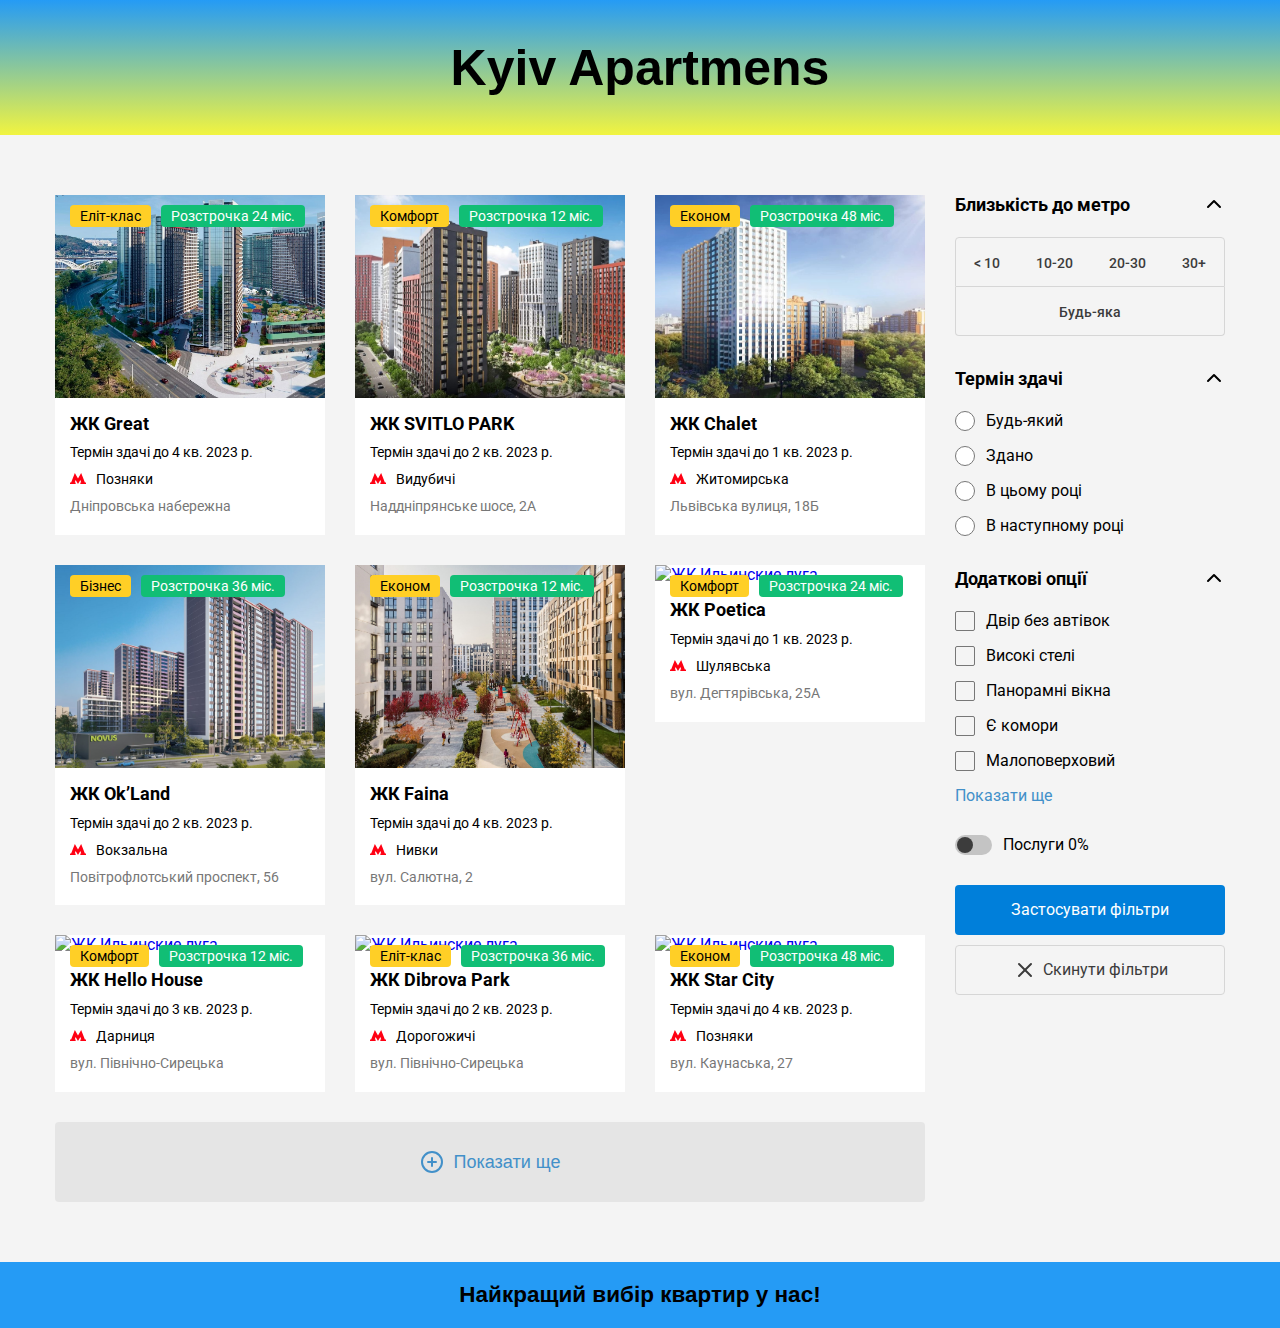
==== index.html @ d197559e "Додав фото до картки kvartal" ====
<!DOCTYPE html>
<html lang="en">
<head>
    <meta charset="UTF-8">
    <meta name="viewport" content="width=device-width, initial-scale=1.0">
    <title>Kyiv Apartmens</title>
    <link rel="stylesheet" href="./css/main.css">
    <link href="https://fonts.googleapis.com/css2?family=Roboto:wght@400;500;700&display=swap" rel="stylesheet">
</head>
<body>

    <div class="toggle-sidebar">
        <button class="menu-icon-wrapper">
            <div class="menu-icon"></div>
        </button>
    </div>

    <div class="header-block">
        <h1>Kyiv Apartmens</h1>
    </div>
    <div class="container">
        <div class="row">
            <main class="main cards-holder">
                <!-- Card -->
                <a class="card-link"  href="cards/great/great.html">
                    <div class="card">
                        <div class="card__badges">
                            <div class="card__badge card__badge--class">Еліт-клас</div>
                            <div class="card__badge card__badge--credit">Розстрочка 24 міс.</div>
                        </div>
                        <div class="card__img">
                            <img class="card__img-size" src="./img/cards/great.jpg" alt="ЖК Ильинские луга">
                        </div>
                        <div class="card__content">
                            <h4 class="card__title">ЖК Great</h4>
                            <div class="card__term">Термін здачі до 4 кв. 2023 р.</div>
                            <div class="card__metro">Позняки</div>
                            <div class="card__address">Дніпровська набережна</div>
                        </div>
                    </div>
                </a>
                <!-- // Card -->
                <!-- Card -->
                <a class="card-link"  href="cards/svitlo/svitlo.html">
                    <div class="card">
                        <div class="card__badges">
                            <div class="card__badge card__badge--class">Комфорт</div>
                            <div class="card__badge card__badge--credit">Розстрочка 12 міс.</div>
                        </div>
                        <div class="card__img">
                            <img class="card__img-size" src="./img/cards/svitlo.jpg" alt="ЖК Ильинские луга">
                        </div>
                        <div class="card__content">
                            <h4 class="card__title">ЖК SVITLO PARK</h4>
                            <div class="card__term">Термін здачі до 2 кв. 2023 р.</div>
                            <div class="card__metro">Видубичі</div>
                            <div class="card__address">Наддніпрянське шосе, 2А</div>
                        </div>
                    </div>
                </a>
                <!-- // Card -->
                <!-- Card -->
                <a class="card-link"  href="/cards/chalet/chalet.html">
                    <div class="card">
                        <div class="card__badges">
                            <div class="card__badge card__badge--class">Економ</div>
                            <div class="card__badge card__badge--credit">Розстрочка 48 міс.</div>
                        </div>
                        <div class="card__img">
                            <img class="card__img-size" src="./img/cards/сhalet.jpg" alt="ЖК Ильинские луга">
                        </div>
                        <div class="card__content">
                            <h4 class="card__title">ЖК Chalet</h4>
                            <div class="card__term">Термін здачі до 1 кв. 2023 р.</div>
                            <div class="card__metro">Житомирська</div>
                            <div class="card__address">Львівська вулиця, 18Б</div>
                        </div>
                    </div>
                </a>
                <!-- // Card -->
                <!-- Card -->
                <a class="card-link"  href="/cards/okland/okland.html">
                    <div class="card">
                        <div class="card__badges">
                            <div class="card__badge card__badge--class">Бізнес</div>
                            <div class="card__badge card__badge--credit">Розстрочка 36 міс.</div>
                        </div>
                        <div class="card__img">
                            <img class="card__img-size" src="./img/cards/okland.jpg" alt="ЖК Ильинские луга">
                        </div>
                        <div class="card__content">
                            <h4 class="card__title">ЖК Ok’Land</h4>
                            <div class="card__term">Термін здачі до 2 кв. 2023 р.</div>
                            <div class="card__metro">Вокзальна</div>
                            <div class="card__address">Повітрофлотський проспект, 56</div>
                        </div>
                    </div>
                </a>
                <!-- // Card -->
                <!-- Card -->
                <a class="card-link"  href="/cards/faina/faina.html">
                    <div class="card">
                        <div class="card__badges">
                            <div class="card__badge card__badge--class">Економ</div>
                            <div class="card__badge card__badge--credit">Розстрочка 12 міс.</div>
                        </div>
                        <div class="card__img">
                            <img class="card__img-size" src="./img/cards/faina.jpg" alt="ЖК Ильинские луга">
                        </div>
                        <div class="card__content">
                            <h4 class="card__title">ЖК Faina</h4>
                            <div class="card__term">Термін здачі до 4 кв. 2023 р.</div>
                            <div class="card__metro">Нивки</div>
                            <div class="card__address">вул. Салютна, 2</div>
                        </div>
                    </div>
                </a>
                <!-- // Card -->
                <!-- Card -->
                <a class="card-link"  href="/cards/poetica/poetica.html">
                    <div class="card">
                        <div class="card__badges">
                            <div class="card__badge card__badge--class">Комфорт</div>
                            <div class="card__badge card__badge--credit">Розстрочка 24 міс.</div>
                        </div>
                        <div class="card__img">
                            <img class="card__img-size" src="./img/cards/poetica.jpg" alt="ЖК Ильинские луга">
                        </div>
                        <div class="card__content">
                            <h4 class="card__title">ЖК Poetica</h4>
                            <div class="card__term">Термін здачі до 1 кв. 2023 р.</div>
                            <div class="card__metro">Шулявська</div>
                            <div class="card__address">вул. Дегтярівська, 25А</div>
                        </div>
                    </div>
                </a>
                <!-- // Card -->
                <!-- Card -->
                <a class="card-link"  href="/cards/hello/hello.html">
                    <div class="card">
                        <div class="card__badges">
                            <div class="card__badge card__badge--class">Комфорт</div>
                            <div class="card__badge card__badge--credit">Розстрочка 12 міс.</div>
                        </div>
                        <div class="card__img">
                            <img class="card__img-size" src="./img/cards/hello.jpg" alt="ЖК Ильинские луга">
                        </div>
                        <div class="card__content">
                            <h4 class="card__title">ЖК Hello House</h4>
                            <div class="card__term">Термін здачі до 3 кв. 2023 р.</div>
                            <div class="card__metro">Дарниця</div>
                            <div class="card__address">вул. Північно-Сирецька</div>
                        </div>
                    </div>
                </a>
                <!-- // Card -->
                <!-- Card -->
                <a class="card-link"  href="/cards/dibrova/dibrova.html">
                    <div class="card">
                        <div class="card__badges">
                            <div class="card__badge card__badge--class">Еліт-клас</div>
                            <div class="card__badge card__badge--credit">Розстрочка 36 міс.</div>
                        </div>
                        <div class="card__img">
                            <img class="card__img-size" src="./img/cards/dibrova.jpg" alt="ЖК Ильинские луга">
                        </div>
                        <div class="card__content">
                            <h4 class="card__title">ЖК Dibrova Park</h4>
                            <div class="card__term">Термін здачі до 2 кв. 2023 р.</div>
                            <div class="card__metro">Дорогожичі</div>
                            <div class="card__address">вул. Північно-Сирецька</div>
                        </div>
                    </div>
                </a>
                <!-- // Card -->
                <!-- Card -->
                <a class="card-link"  href="/cards/star/star.html">
                    <div class="card">
                        <div class="card__badges">
                            <div class="card__badge card__badge--class">Економ</div>
                            <div class="card__badge card__badge--credit">Розстрочка 48 міс.</div>
                        </div>
                        <div class="card__img">
                            <img class="card__img-size" src="./img/cards/star.jpg" alt="ЖК Ильинские луга">
                        </div>
                        <div class="card__content">
                            <h4 class="card__title">ЖК Star City</h4>
                            <div class="card__term">Термін здачі до 4 кв. 2023 р.</div>
                            <div class="card__metro">Позняки</div>
                            <div class="card__address">вул. Каунаська, 27</div>
                        </div>
                    </div>
                </a>
                <!-- // Card -->

                <!-- Hidden cards -->

                    <!-- Card -->
                    <a class="card-link card-link--hidden"  href="/cards/manhattan/manhattan.html">
                        <div class="card">
                            <div class="card__badges">
                                <div class="card__badge card__badge--class">Бізнес</div>
                                <div class="card__badge card__badge--credit">Розстрочка 12 міс.</div>
                            </div>
                            <div class="card__img">
                                <img class="card__img-size" src="./img/cards/manhattan.jpg" alt="ЖК Ильинские луга">
                            </div>
                            <div class="card__content">
                                <h4 class="card__title">ЖК Manhattan City</h4>
                                <div class="card__term">Термін здачі до 4 кв. 2023 р.</div>
                                <div class="card__metro">Лук'янівська</div>
                                <div class="card__address">пр. Перемоги, вул. Борщагівська</div>
                            </div>
                        </div>
                    </a>
                    <!-- // Card -->
                    <!-- Card -->
                    <a class="card-link card-link--hidden"  href="/cards/kvartal/kvartal.html">
                        <div class="card">
                            <div class="card__badges">
                                <div class="card__badge card__badge--class">Еліт-клас</div>
                                <div class="card__badge card__badge--credit">Розстрочка 48 міс.</div>
                            </div>
                            <div class="card__img">
                                <img class="card__img-size" src="./img/cards/kvartal.jpg" alt="ЖК Ильинские луга">
                            </div>
                            <div class="card__content">
                                <h4 class="card__title">ЖК 7 KVARTAL</h4>
                                <div class="card__term">Термін здачі до 3 кв. 2023 р.</div>
                                <div class="card__metro">Сирець</div>
                                <div class="card__address">пр. Правди</div>
                            </div>
                        </div>
                    </a>
                    <!-- // Card -->
                    <!-- Card -->
                    <a class="card-link card-link--hidden"  href="#">
                        <div class="card">
                            <div class="card__badges">
                                <div class="card__badge card__badge--class">Комфорт</div>
                                <div class="card__badge card__badge--credit">Розстрочка 12 міс.</div>
                            </div>
                            <div class="card__img">
                                <img class="card__img-size" src="./img/cards/lake.jpg" alt="ЖК Ильинские луга">
                            </div>
                            <div class="card__content">
                                <h4 class="card__title">ЖК LAKE HOUSE</h4>
                                <div class="card__term">Термін здачі до 2 кв. 2023 р.</div>
                                <div class="card__metro">Оболонь</div>
                                <div class="card__address">вул. Маршала Малиновського, 2а</div>
                            </div>
                        </div>
                    </a>
                    <!-- // Card -->

                <!-- // Hidden cards -->

                <button class="btn-more">
                    <img src="./img/icons/plus-circle.svg" alt="Show more icon">
                    <span>Показати ще</span>
                </button>
            </main>
            <aside class="sidebar">

                <form>

                    <!-- Widget -->
                    <div class="widget">
                        <div class="widget__title">
                            Близькість до метро
                        </div>
                        <div class="widget__body">

                            <!-- location -->
                            <div class="location">
                                <div class="location__row">

                                    <input type="checkbox" data-location-param id="location-01" class="location__checkbox">
                                    <label class="location__btn" for="location-01">&lt; 10</label>

                                    <input type="checkbox" data-location-param id="location-02" class="location__checkbox">
                                    <label class="location__btn" for="location-02">10-20</label>

                                    <input type="checkbox" data-location-param id="location-03" class="location__checkbox">
                                    <label class="location__btn" for="location-03">20-30</label>

                                    <input type="checkbox" data-location-param id="location-04" class="location__checkbox">
                                    <label class="location__btn" for="location-04">30+</label>
                                </div>
                                <div class="location__row">
                                    <input type="checkbox" id="location-05" class="location__checkbox">
                                    <label class="location__btn" for="location-05">Будь-яка</label>
                                </div>
                            </div>
                            <!-- // location -->

                        </div>
                    </div>
                    <!-- // Widget -->

                    <!-- Widget -->
                    <div class="widget">
                        <div class="widget__title">
                            Термін здачі
                        </div>
                        <div class="widget__body">

                            <label class="radio">
                                <input type="radio" class="radio__real" name="term">
                                <span class="radio__fake"></span>
                                <span class="radio__title">Будь-який</span>
                            </label>

                            <label class="radio">
                                <input type="radio" class="radio__real" name="term">
                                <span class="radio__fake"></span>
                                <span class="radio__title">Здано</span>
                            </label>

                            <label class="radio">
                                <input type="radio" class="radio__real" name="term">
                                <span class="radio__fake"></span>
                                <span class="radio__title">В цьому році</span>
                            </label>

                            <label class="radio">
                                <input type="radio" class="radio__real" name="term">
                                <span class="radio__fake"></span>
                                <span class="radio__title">В наступному році</span>
                            </label>

                        </div>
                    </div>
                    <!-- // Widget -->

                    <!-- Widget -->
                    <div class="widget">
                        <div class="widget__title">
                            Додаткові опції
                        </div>
                        <div class="widget__body">

                            <label class="checkbox">
                                <input type="checkbox" class="checkbox__real" name="value-01">
                                <span class="checkbox__fake"></span>
                                <span class="checkbox__title">Двір без автівок</span>
                            </label>
                            <label class="checkbox">
                                <input type="checkbox" class="checkbox__real" name="value-02">
                                <span class="checkbox__fake"></span>
                                <span class="checkbox__title">Високі стелі</span>
                            </label>
                            <label class="checkbox">
                                <input type="checkbox" class="checkbox__real" name="value-03">
                                <span class="checkbox__fake"></span>
                                <span class="checkbox__title">Панорамні вікна</span>
                            </label>
                            <label class="checkbox">
                                <input type="checkbox" class="checkbox__real" name="value-04">
                                <span class="checkbox__fake"></span>
                                <span class="checkbox__title">Є комори</span>
                            </label>
                            <label class="checkbox">
                                <input type="checkbox" class="checkbox__real" name="value-05">
                                <span class="checkbox__fake"></span>
                                <span class="checkbox__title">Малоповерховий</span>
                            </label>


                            <label class="checkbox checkbox--hidden">
                                <input type="checkbox" class="checkbox__real" name="value-06">
                                <span class="checkbox__fake"></span>
                                <span class="checkbox__title">Зупинки</span>
                            </label>
                            <label class="checkbox checkbox--hidden">
                                <input type="checkbox" class="checkbox__real" name="value-07">
                                <span class="checkbox__fake"></span>
                                <span class="checkbox__title">Великі майданчики</span>
                            </label>
                            <label class="checkbox checkbox--hidden">
                                <input type="checkbox" class="checkbox__real" name="value-08">
                                <span class="checkbox__fake"></span>
                                <span class="checkbox__title">Дитячі садочки</span>
                            </label>

                            <button data-options="hidden" class="widget__btn-show-hidden">Показати ще</button>

                        </div>
                    </div>
                    <!-- // Widget -->

                    <!-- Widget -->
                    <div class="widget widget--top-30">
                        <div class="widget__body">

                            <label class="toggle">
                                <input type="checkbox" class="toggle__real" name="comission">
                                <span class="toggle__fake"></span>
                                <span class="toggle__title">Послуги 0%</span>
                            </label>

                        </div>
                    </div>
                    <!-- // Widget -->

                    <!-- Widget -->
                    <div class="widget widget--top-30">
                        <div class="widget__body">
                            <button class="form-btn form-btn--submit">Застосувати фільтри</button>
                            <button type="reset" class="form-btn">
                                <img src="./img/icons/x.svg" alt="Сбросить фильтры">
                                <span>Скинути фільтри</span>
                            </button>
                        </div>
                    </div>
                    <!-- // Widget -->

                </form>

            </aside>

        </div>
    </div>
    <div class="footer-block">
        <h2>Найкращий вибір квартир у нас!</h2>
    </div>

    <script src="./js/main.js"></script>

</body>
</html>
---- css/main.css ----
* {
	box-sizing: border-box;
}

body {
	margin: 0;
	background-color: #f4f4f4;
	font-family: 'Roboto', sans-serif;
}

img {
	display: block;
}

.container {
	max-width: 1200px;
	margin: 0 auto;
	padding: 60px 15px;
}

@media (max-width: 1200px) {
	.container {
		max-width: 830px;
	}
}

@media (max-width: 829px) {
	.container {
		max-width: 600px;
	}
}

.row {
	display: flex;
	justify-content: space-between;
}

/* HEADER start*/
.header-block {
	background: #259bf5;  /* fallback for old browsers */
	background: -webkit-linear-gradient(to bottom, #259bf5, #f1f440);  /* Chrome 10-25, Safari 5.1-6 */
	background: linear-gradient(to bottom, #259bf5, #f1f440); /* W3C, IE 10+/ Edge, Firefox 16+, Chrome 26+, Opera 12+, Safari 7+ */
	text-align: center;
	padding: 5px;
	font-size: 25px;
	font-family:'Trebuchet MS', 'Lucida Sans Unicode', 'Lucida Grande', 'Lucida Sans', Arial, sans-serif;
}
/* HEADER finish*/

/* FOOTER start */
.footer-block {
	background: #259bf5;  /* fallback for old browsers */
	background: -webkit-linear-gradient(to bottom, #259bf5, #f1f440);  /* Chrome 10-25, Safari 5.1-6 */
	background: linear-gradient(to bottom, #259bf5); /* W3C, IE 10+/ Edge, Firefox 16+, Chrome 26+, Opera 12+, Safari 7+ */
	text-align: center;
	padding: 1px;
	font-size: 15px;
	font-family:'Trebuchet MS', 'Lucida Sans Unicode', 'Lucida Grande', 'Lucida Sans', Arial, sans-serif;
	box-shadow: 0px 0px 10px 5px 5px #11be75;
}
/* FOOTER finish */

.main {
	width: 870px;
}

.sidebar {
	min-width: 200px;
	width: 270px;
}

@media (max-width: 829px) {
	.sidebar {
		/* display: none; */
		margin-left: 0 !important;
		position: fixed;
		top: 0;
		bottom: 0;
		left: 0;
		background-color: white;
		padding: 15px;
		box-shadow: 0px 0px 20px 4px rgb(0 0 0 / 37%);
		overflow-y: scroll;
		transform: translateX(-150%);
		transition: transform 0.3s ease-in;
	}

	.sidebar--mobile-active {
		transform: translateX(-0%);
	}
}

.main + .sidebar {
	margin-left: 30px;
}

.cards-holder {
	display: flex;
	flex-wrap: wrap;
	justify-content: space-between;
}

@media (max-width: 599px) {
	.cards-holder {
		flex-direction: column;
		align-items: center;
	}
}

.cards-holder > .card-link {
	margin-bottom: 30px;
}

.card-link--hidden {
	display: none !important;
}

/* Card */

a.card-link {
	display: inline-block;
	text-decoration: none;
	transition: all 0.2s ease-in;
}

a.card-link:hover {
	opacity: 0.9;
	transform: translateY(-5px);
}

.card {
	position: relative;
	width: 270px;
	background-color: #fff;
}

.card__badges {
	position: absolute;
	top: 10px;
	left: 15px;
	right: 15px;
	display: flex;
}

.card__badges > * + * {
	margin-left: 10px;
}

.card__badge {
	display: inline-block;
	height: 22px;
	padding: 0 10px;
	background: #a3a3a3;
	border-radius: 4px;
	font-size: 14px;
	line-height: 23px;
	color: #000000;
}

.card__badge--class {
	background: #ffcf26;
}

.card__badge--credit {
	background: #11be75;
	color: #fff;
}

.card__content {
	padding: 16px 15px 20px;
}

.card__title {
	margin: 0;
	margin-bottom: 11px;
	font-weight: bold;
	font-size: 18px;
	line-height: 1.16;
	color: #000000;
}

.card__term {
	margin-bottom: 11px;
	font-size: 14px;
	line-height: 1.14;
	color: #000000;
}

.card__metro {
	margin-bottom: 11px;
	font-size: 14px;
	line-height: 1.14;
	color: #000000;
}

.card__metro::before {
	content: '';
	margin-right: 10px;
	display: inline-block;
	vertical-align: baseline;
	width: 16px;
	height: 11px;
	background-image: url('./../img/icons/metro.svg');
	background-repeat: no-repeat;
	background-size: initial;
}

.card__address {
	font-size: 14px;
	line-height: 1.14;
	color: #777777;
}

.card__img-size {
  width: 100%;
}

/* Button more */

.btn-more {
	display: flex;
	align-items: center;
	justify-content: center;

	width: 100%;
	height: 80px;

	background-color: #e5e5e5;
	border-radius: 4px;
	border: none;

	text-align: center;
	font-size: 18px;
	line-height: 21px;
	color: #4290c9;

	cursor: pointer;
	transition: background-color 0.2s ease-in;
}

.btn-more:hover {
	background-color: #d8d8d8;
}

.btn-more img {
	/* display: inline-block; */
	margin-right: 10px;
	/* vertical-align: bottom; */
}

/* Sidebar */

.widget + .widget {
	margin-top: 33px;
}

.widget--top-30 {
	margin-top: 30px !important;
}

.widget__title {
	position: relative;
	margin-bottom: 21px;
	font-weight: bold;
	font-size: 18px;
	line-height: 1.16;
	color: #000000;
	cursor: pointer;
}
.widget__title::after {
	content: '';
	width: 20px;
	height: 20px;
	position: absolute;
	right: 1px;
	top: -1px;
	background-image: url('./../img/icons/chevron-up.svg');
	background-repeat: no-repeat;
	background-size: initial;
	background-position: center;
}

.widget__title--active::after {
	transform: rotate(180deg);
}

.widget__body {
}

.widget__body--hidden {
	display: none;
}

/* Location buttons group */

.location {
}
.location__row {
	display: flex;
}

.location__row:first-child {
	overflow: hidden;
	border-radius: 4px 4px 0 0;
	border: 1px solid #d6d6d6;
}

.location__row:last-child {
	overflow: hidden;
	border-radius: 0px 0px 4px 4px;
	border: 1px solid #d6d6d6;
	border-top: none;
}

.location__btn {
	flex-grow: 1;

	font-family: inherit;
	height: 48px;
	padding: 0 15px;

	background-color: transparent;
	border: none;

	text-align: center;
	font-style: normal;
	font-weight: 500;
	font-size: 14px;
	line-height: 50px;
	color: #3c3c3c;

	cursor: pointer;
	transition: background-color 0.2s ease-in;
}

.location__btn:hover {
	background-color: #fff0bb;
}

.location__checkbox {
	width: 1px;
	height: 1px;
	position: absolute;
	opacity: 0;
	appearance: none;
}

.location__checkbox:checked + .location__btn {
	background-color: #b9def8;
}

.location__checkbox:checked + .location__btn:hover {
	background-color: #e0b000;
}

/* Radio */

.radio {
	display: block;
	cursor: pointer;
}

.radio + .radio {
	margin-top: 15px;
}

.radio__real {
	width: 1px;
	height: 1px;
	position: absolute;
	opacity: 0;
	appearance: none;
}

.radio__fake {
	position: relative;
	display: inline-block;
	margin-right: 7px;
	width: 20px;
	height: 20px;
	background-color: #fff;
	border: 1px solid #777777;
	border-radius: 50%;
	vertical-align: bottom;
}

.radio__fake:hover {
	background-color: #7db0d4;
}

.radio__real:checked + .radio__fake {
	background-color: #b9def8;
}

.radio__real:checked + .radio__fake::before {
	position: absolute;
	top: 50%;
	left: 50%;
	content: '';
	border-radius: 50%;
	width: 6px;
	height: 6px;
	background: #3c3c3c;
	transform: translate(-50%, -50%);
}

.radio__real:checked ~ .radio__title {
	font-weight: 500;
}

.radio__title {
	font-weight: 400;
	font-size: 16px;
	line-height: 1.18;
	color: #000000;
}

/* Checkbox */

.checkbox {
	display: block;
	cursor: pointer;
}

.checkbox--hidden {
	display: none;
}

.checkbox + .checkbox {
	margin-top: 15px;
}

.checkbox__real {
	width: 1px;
	height: 1px;
	position: absolute;
	opacity: 0;
	appearance: none;
}

.checkbox__fake {
	position: relative;
	display: inline-block;
	margin-right: 7px;
	width: 20px;
	height: 20px;
	background-color: transparent;
	border: 1px solid #777777;
	border-radius: 2px;
	vertical-align: bottom;
}

.checkbox__real:checked + .checkbox__fake {
	background-color: #b9def8;
}

.checkbox__fake:hover {
	background-color: #7db0d4;
}

.checkbox__real:checked + .checkbox__fake::before {
	position: absolute;
	top: 50%;
	left: 50%;
	content: '';
	width: 18px;
	height: 18px;
	background-image: url('./../img/icons/check.svg');
	background-size: initial;
	background-position: center;
	transform: translate(-50%, -50%);
}

.checkbox__title {
	font-weight: 400;
	font-size: 16px;
	line-height: 1.18;
	color: #000000;
}

.checkbox__real:checked ~ .checkbox__title {
	font-weight: 500;
}

/* Hidden elements widget */

.widget__hidden {
	display: none;
}

.widget__btn-show-hidden {
	display: inline-block;
	margin-top: 15px;
	padding: 0;
	background: transparent;
	border: none;
	font-family: inherit;
	font-style: normal;
	font-weight: normal;
	font-size: 16px;
	line-height: 1.19;
	color: #4290c9;
	cursor: pointer;
	transition: color 0.2s ease-in;
}

.widget__btn-show-hidden:active, .widget__btn-show-hidden:focus {
	outline: none;
}

.widget__btn-show-hidden:hover {
	color: #007fda;
	text-decoration: underline;
}

/* Toggle */

.toggle {
	cursor: pointer;
}

.toggle__real {
	width: 1px;
	height: 1px;
	position: absolute;
	opacity: 0;
	appearance: none;
}
.toggle__fake {
	position: relative;
	display: inline-block;
	margin-right: 7px;
	width: 37px;
	height: 20px;
	background: #c4c4c4;
	border-radius: 10px;
	vertical-align: bottom;
}

.toggle__fake::before {
	position: absolute;
	top: 2px;
	left: 2px;
	content: '';
	width: 16px;
	height: 16px;
	background: #3c3c3c;
	border-radius: 50%;
	transition: all 0.2s ease-in;
}

.toggle__real:checked + .toggle__fake {
	background: #b9def8;
}

.toggle__real:checked + .toggle__fake::before {
	left: 19px;
	/* right: 2px; */
}

.toggle__title {
	font-weight: 400;
	font-size: 16px;
	line-height: 1.18;
	color: #000000;
}

.toggle__real:checked ~ .toggle__title {
	font-weight: 500;
}

/* Form buttons */

.form-btn {
	display: flex;
	align-items: center;
	justify-content: center;

	width: 100%;
	height: 50px;

	border: 1px solid #d6d6d6;

	border-radius: 4px;
	background-color: transparent;

	font-family: inherit;
	text-align: center;
	font-style: normal;
	font-weight: normal;
	font-size: 16px;
	line-height: 1;
	color: #3c3c3c;

	cursor: pointer;
	transition: background-color 0.2s ease-in;
}

.form-btn img {
	/* display: inline-block; */
	margin-right: 6px;
	/* vertical-align: middle; */
	/* margin-top: -2px; */
}

.form-btn:hover {
	background-color: #e7e7e7;
}

.form-btn + .form-btn {
	margin-top: 10px;
}

.form-btn--submit {
	background: #007fda;
	border: none;
	color: #fff;
}

.form-btn--submit:hover {
	background: #045e9f;
}

/* Button Toggle Sidebar */

.toggle-sidebar {
	display: none;
	position: fixed;
	z-index: 9;
	right: 15px;
	top: 8px;
	width: 45px;
	height: 45px;
	background-color: rgb(71, 71, 71);
	justify-content: center;
	align-items: center;
}

@media (max-width: 829px) {
	.toggle-sidebar {
		display: flex;
	}
}

.menu-icon-wrapper {
	width: 30px;
	height: 30px;
	display: flex;
	justify-content: center;
	align-items: center;
	padding: 0;
	border: none;
	background-color: transparent;
}

.menu-icon {
	position: relative;
	width: 30px;
	height: 5px;
	background-color: #fff;
}

.menu-icon::before {
	position: absolute;
	left: 0;
	top: -10px;
	content: '';
	width: 30px;
	height: 5px;
	background-color: #fff;
	transition: transform 0.2s ease-in, top 0.2s linear 0.2s;
}

.menu-icon::after {
	position: absolute;
	left: 0;
	top: 10px;
	content: '';
	width: 30px;
	height: 5px;
	background-color: #fff;
	transition: transform 0.2s ease-in, top 0.2s linear 0.2s;
}

.menu-icon.menu-icon-active {
	background-color: transparent;
}

.menu-icon.menu-icon-active::before {
	transform: rotate(45deg);
	top: 0;
	transition: top 0.2s linear, transform 0.2s ease-in 0.2s;
}

.menu-icon.menu-icon-active::after {
	transform: rotate(-45deg);
	top: 0;
	transition: top 0.2s linear, transform 0.2s ease-in 0.2s;
}
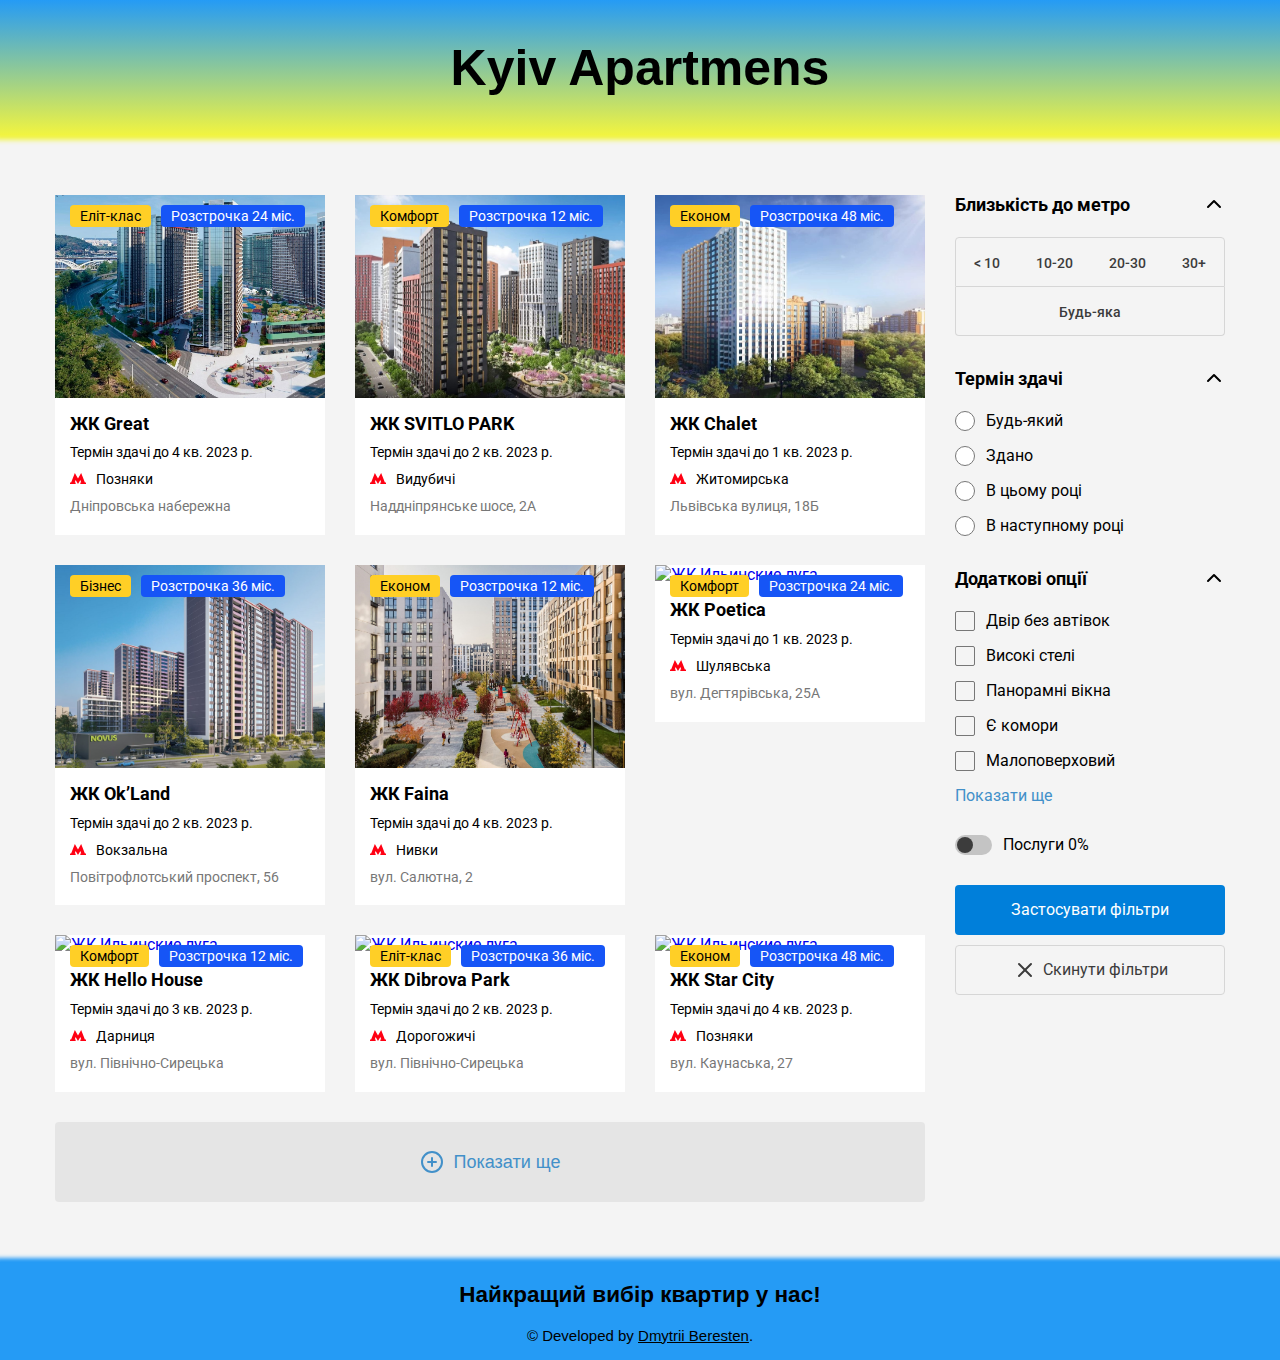
==== commit 1a134f2d: "Додав копірайт" ====
--- a/index.html
+++ b/index.html
@@ -6,6 +6,7 @@
     <title>Kyiv Apartmens</title>
     <link rel="stylesheet" href="./css/main.css">
     <link href="https://fonts.googleapis.com/css2?family=Roboto:wght@400;500;700&display=swap" rel="stylesheet">
+    <link rel="icon" type="image/png" href="img/icons/favicon.png">
 </head>
 <body>
 
@@ -234,7 +235,7 @@
                     </a>
                     <!-- // Card -->
                     <!-- Card -->
-                    <a class="card-link card-link--hidden"  href="#">
+                    <a class="card-link card-link--hidden"  href="/cards/lake/lake.html">
                         <div class="card">
                             <div class="card__badges">
                                 <div class="card__badge card__badge--class">Комфорт</div>
@@ -423,7 +424,12 @@
     </div>
     <div class="footer-block">
         <h2>Найкращий вибір квартир у нас!</h2>
+        <ul class="copyright">
+            <li> &copy; Developed by <a href="https://github.com/dmitryberesten">Dmytrii Beresten</a>.</li>
+        </ul>
     </div>
+
+
 
     <script src="./js/main.js"></script>
 
--- a/css/main.css
+++ b/css/main.css
@@ -44,6 +44,7 @@
 	padding: 5px;
 	font-size: 25px;
 	font-family:'Trebuchet MS', 'Lucida Sans Unicode', 'Lucida Grande', 'Lucida Sans', Arial, sans-serif;
+	box-shadow: 0px 0px 5px 5px #f1f440;
 }
 /* HEADER finish*/
 
@@ -56,7 +57,7 @@
 	padding: 1px;
 	font-size: 15px;
 	font-family:'Trebuchet MS', 'Lucida Sans Unicode', 'Lucida Grande', 'Lucida Sans', Arial, sans-serif;
-	box-shadow: 0px 0px 10px 5px 5px #11be75;
+	box-shadow: 0px 0px 4px 4px #259bf5;
 }
 /* FOOTER finish */
 
@@ -71,7 +72,6 @@
 
 @media (max-width: 829px) {
 	.sidebar {
-		/* display: none; */
 		margin-left: 0 !important;
 		position: fixed;
 		top: 0;
@@ -162,7 +162,7 @@
 }
 
 .card__badge--credit {
-	background: #11be75;
+	background: #1655f6;
 	color: #fff;
 }
 
@@ -697,3 +697,18 @@
 	top: 0;
 	transition: top 0.2s linear, transform 0.2s ease-in 0.2s;
 }
+
+.copyright {
+	list-style-type: none;
+	text-align: center;
+	padding-left: 0;
+	
+}
+
+.copyright a {
+	color: black;
+}
+
+.copyright a:hover {
+	color: white;
+}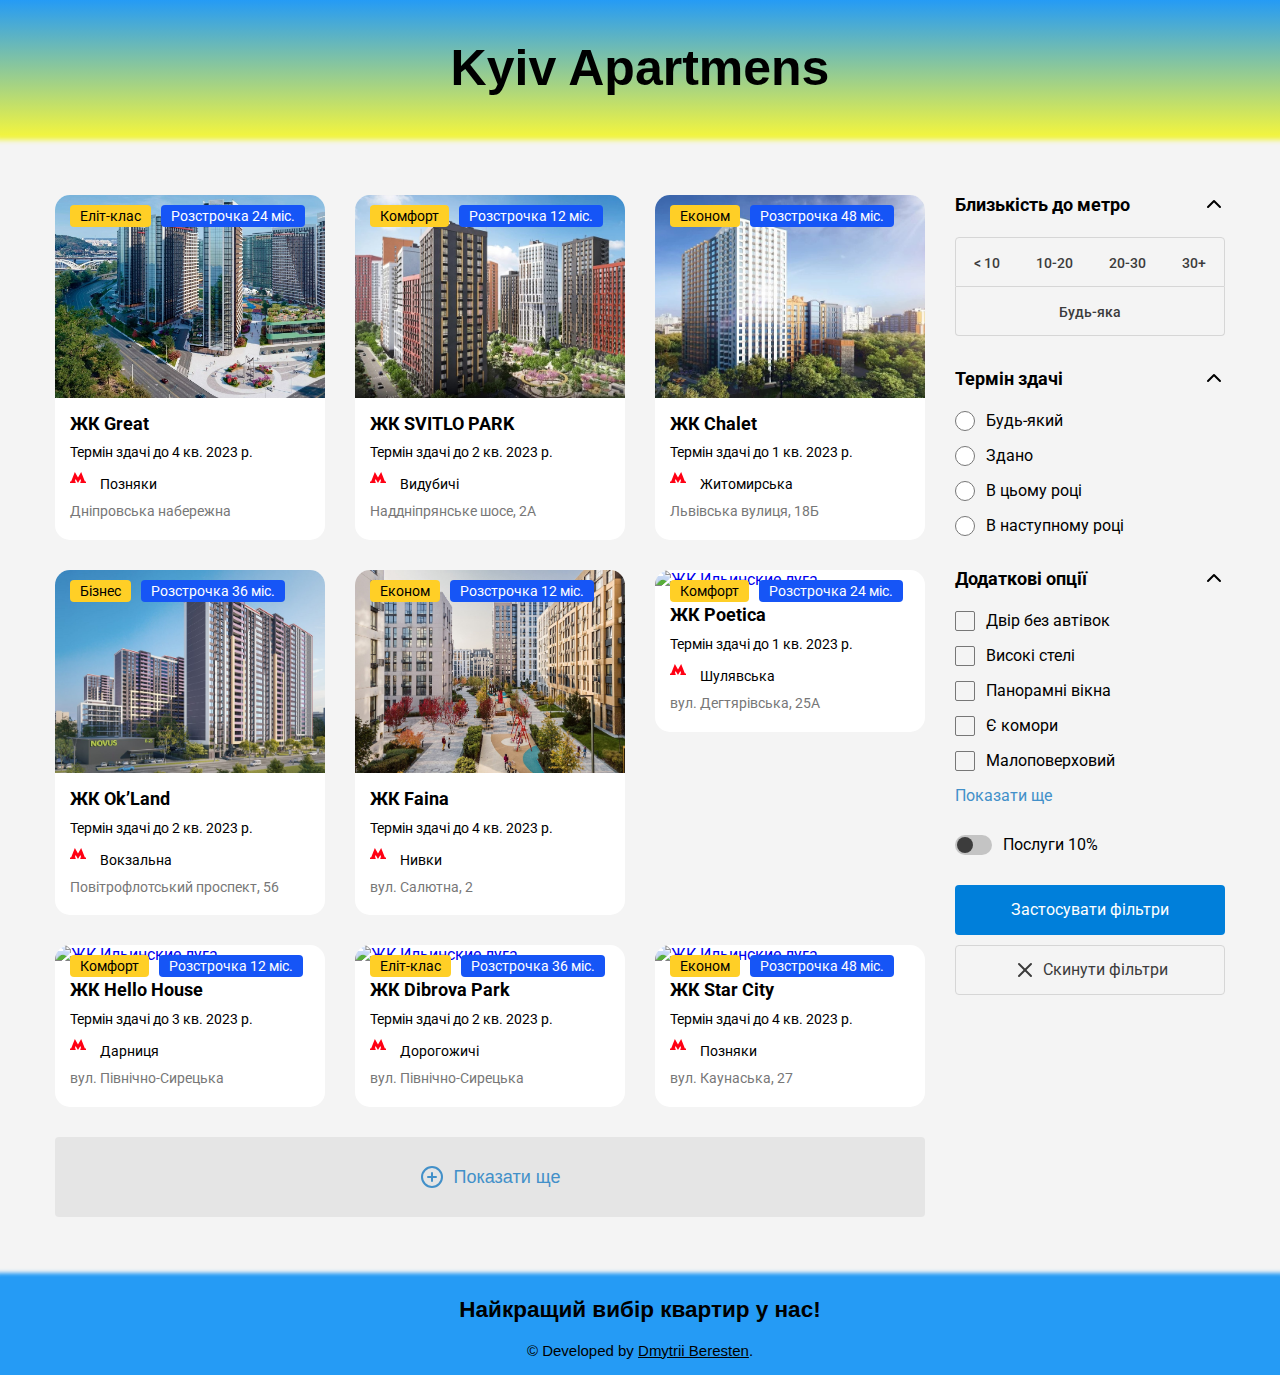
==== commit d6f034e2: "Додав Autoprefixer" ====
--- a/index.html
+++ b/index.html
@@ -275,7 +275,6 @@
                             <!-- location -->
                             <div class="location">
                                 <div class="location__row">
-
                                     <input type="checkbox" data-location-param id="location-01" class="location__checkbox">
                                     <label class="location__btn" for="location-01">&lt; 10</label>
 
@@ -367,7 +366,6 @@
                                 <span class="checkbox__title">Малоповерховий</span>
                             </label>
 
-
                             <label class="checkbox checkbox--hidden">
                                 <input type="checkbox" class="checkbox__real" name="value-06">
                                 <span class="checkbox__fake"></span>
@@ -397,7 +395,7 @@
                             <label class="toggle">
                                 <input type="checkbox" class="toggle__real" name="comission">
                                 <span class="toggle__fake"></span>
-                                <span class="toggle__title">Послуги 0%</span>
+                                <span class="toggle__title">Послуги 10%</span>
                             </label>
 
                         </div>
@@ -429,8 +427,6 @@
         </ul>
     </div>
 
-
-
     <script src="./js/main.js"></script>
 
 </body>
--- a/css/main.css
+++ b/css/main.css
@@ -1,5 +1,13 @@
+/*
+* Prefixed by https://autoprefixer.github.io
+* PostCSS: v8.4.14,
+* Autoprefixer: v10.4.7
+* Browsers: last 4 version
+*/
+
 * {
-	box-sizing: border-box;
+	-webkit-box-sizing: border-box;
+	        box-sizing: border-box;
 }
 
 body {
@@ -31,33 +39,41 @@
 }
 
 .row {
+	display: -webkit-box;
+	display: -ms-flexbox;
 	display: flex;
-	justify-content: space-between;
+	-webkit-box-pack: justify;
+	    -ms-flex-pack: justify;
+	        justify-content: space-between;
 }
 
 /* HEADER start*/
 .header-block {
-	background: #259bf5;  /* fallback for old browsers */
-	background: -webkit-linear-gradient(to bottom, #259bf5, #f1f440);  /* Chrome 10-25, Safari 5.1-6 */
+	background: #259bf5;  /* fallback for old browsers */  /* Chrome 10-25, Safari 5.1-6 */
+	background: -webkit-gradient(linear, left top, left bottom, from(#259bf5), to(#f1f440));
+	background: -o-linear-gradient(top, #259bf5, #f1f440);
 	background: linear-gradient(to bottom, #259bf5, #f1f440); /* W3C, IE 10+/ Edge, Firefox 16+, Chrome 26+, Opera 12+, Safari 7+ */
 	text-align: center;
 	padding: 5px;
 	font-size: 25px;
 	font-family:'Trebuchet MS', 'Lucida Sans Unicode', 'Lucida Grande', 'Lucida Sans', Arial, sans-serif;
-	box-shadow: 0px 0px 5px 5px #f1f440;
+	-webkit-box-shadow: 0px 0px 5px 5px #f1f440;
+	        box-shadow: 0px 0px 5px 5px #f1f440;
 }
 /* HEADER finish*/
 
 /* FOOTER start */
 .footer-block {
-	background: #259bf5;  /* fallback for old browsers */
-	background: -webkit-linear-gradient(to bottom, #259bf5, #f1f440);  /* Chrome 10-25, Safari 5.1-6 */
+	background: #259bf5;  /* fallback for old browsers */  /* Chrome 10-25, Safari 5.1-6 */
+	background: -webkit-gradient(linear, left top, left bottom, from(#259bf5));
+	background: -o-linear-gradient(top, #259bf5);
 	background: linear-gradient(to bottom, #259bf5); /* W3C, IE 10+/ Edge, Firefox 16+, Chrome 26+, Opera 12+, Safari 7+ */
 	text-align: center;
 	padding: 1px;
 	font-size: 15px;
 	font-family:'Trebuchet MS', 'Lucida Sans Unicode', 'Lucida Grande', 'Lucida Sans', Arial, sans-serif;
-	box-shadow: 0px 0px 4px 4px #259bf5;
+	-webkit-box-shadow: 0px 0px 4px 4px #259bf5;
+	        box-shadow: 0px 0px 4px 4px #259bf5;
 }
 /* FOOTER finish */
 
@@ -79,14 +95,23 @@
 		left: 0;
 		background-color: white;
 		padding: 15px;
-		box-shadow: 0px 0px 20px 4px rgb(0 0 0 / 37%);
+		-webkit-box-shadow: 0px 0px 20px 4px rgb(0 0 0 / 37%);
+		        box-shadow: 0px 0px 20px 4px rgb(0 0 0 / 37%);
 		overflow-y: scroll;
-		transform: translateX(-150%);
+		-webkit-transform: translateX(-150%);
+		    -ms-transform: translateX(-150%);
+		        transform: translateX(-150%);
+		-webkit-transition: -webkit-transform 0.3s ease-in;
+		transition: -webkit-transform 0.3s ease-in;
+		-o-transition: transform 0.3s ease-in;
 		transition: transform 0.3s ease-in;
+		transition: transform 0.3s ease-in, -webkit-transform 0.3s ease-in;
 	}
 
 	.sidebar--mobile-active {
-		transform: translateX(-0%);
+		-webkit-transform: translateX(-0%);
+		    -ms-transform: translateX(-0%);
+		        transform: translateX(-0%);
 	}
 }
 
@@ -95,15 +120,25 @@
 }
 
 .cards-holder {
+	display: -webkit-box;
+	display: -ms-flexbox;
 	display: flex;
-	flex-wrap: wrap;
-	justify-content: space-between;
+	-ms-flex-wrap: wrap;
+	    flex-wrap: wrap;
+	-webkit-box-pack: justify;
+	    -ms-flex-pack: justify;
+	        justify-content: space-between;
 }
 
 @media (max-width: 599px) {
 	.cards-holder {
-		flex-direction: column;
-		align-items: center;
+		-webkit-box-orient: vertical;
+		-webkit-box-direction: normal;
+		    -ms-flex-direction: column;
+		        flex-direction: column;
+		-webkit-box-align: center;
+		    -ms-flex-align: center;
+		        align-items: center;
 	}
 }
 
@@ -120,18 +155,23 @@
 a.card-link {
 	display: inline-block;
 	text-decoration: none;
+	-webkit-transition: all 0.2s ease-in;
+	-o-transition: all 0.2s ease-in;
 	transition: all 0.2s ease-in;
 }
 
 a.card-link:hover {
 	opacity: 0.9;
-	transform: translateY(-5px);
+	-webkit-transform: translateY(-5px);
+	    -ms-transform: translateY(-5px);
+	        transform: translateY(-5px);
 }
 
 .card {
 	position: relative;
 	width: 270px;
 	background-color: #fff;
+	border-radius: 15px 15px 15px 15px;
 }
 
 .card__badges {
@@ -139,6 +179,8 @@
 	top: 10px;
 	left: 15px;
 	right: 15px;
+	display: -webkit-box;
+	display: -ms-flexbox;
 	display: flex;
 }
 
@@ -195,11 +237,11 @@
 
 .card__metro::before {
 	content: '';
-	margin-right: 10px;
+	margin-right: 5px;
 	display: inline-block;
-	vertical-align: baseline;
-	width: 16px;
-	height: 11px;
+	vertical-align: text-bottom;
+    width: 25px;
+    height: 20px;
 	background-image: url('./../img/icons/metro.svg');
 	background-repeat: no-repeat;
 	background-size: initial;
@@ -213,14 +255,21 @@
 
 .card__img-size {
   width: 100%;
+  border-radius: 15px 15px 0px 0;
 }
 
 /* Button more */
 
 .btn-more {
+	display: -webkit-box;
+	display: -ms-flexbox;
 	display: flex;
-	align-items: center;
-	justify-content: center;
+	-webkit-box-align: center;
+	    -ms-flex-align: center;
+	        align-items: center;
+	-webkit-box-pack: center;
+	    -ms-flex-pack: center;
+	        justify-content: center;
 
 	width: 100%;
 	height: 80px;
@@ -235,6 +284,8 @@
 	color: #4290c9;
 
 	cursor: pointer;
+	-webkit-transition: background-color 0.2s ease-in;
+	-o-transition: background-color 0.2s ease-in;
 	transition: background-color 0.2s ease-in;
 }
 
@@ -243,9 +294,7 @@
 }
 
 .btn-more img {
-	/* display: inline-block; */
 	margin-right: 10px;
-	/* vertical-align: bottom; */
 }
 
 /* Sidebar */
@@ -281,10 +330,9 @@
 }
 
 .widget__title--active::after {
-	transform: rotate(180deg);
-}
-
-.widget__body {
+	-webkit-transform: rotate(180deg);
+	    -ms-transform: rotate(180deg);
+	        transform: rotate(180deg);
 }
 
 .widget__body--hidden {
@@ -293,9 +341,9 @@
 
 /* Location buttons group */
 
-.location {
-}
 .location__row {
+	display: -webkit-box;
+	display: -ms-flexbox;
 	display: flex;
 }
 
@@ -313,7 +361,9 @@
 }
 
 .location__btn {
-	flex-grow: 1;
+	-webkit-box-flex: 1;
+	    -ms-flex-positive: 1;
+	        flex-grow: 1;
 
 	font-family: inherit;
 	height: 48px;
@@ -330,6 +380,8 @@
 	color: #3c3c3c;
 
 	cursor: pointer;
+	-webkit-transition: background-color 0.2s ease-in;
+	-o-transition: background-color 0.2s ease-in;
 	transition: background-color 0.2s ease-in;
 }
 
@@ -342,7 +394,9 @@
 	height: 1px;
 	position: absolute;
 	opacity: 0;
-	appearance: none;
+	-webkit-appearance: none;
+	   -moz-appearance: none;
+	        appearance: none;
 }
 
 .location__checkbox:checked + .location__btn {
@@ -369,7 +423,9 @@
 	height: 1px;
 	position: absolute;
 	opacity: 0;
-	appearance: none;
+	-webkit-appearance: none;
+	   -moz-appearance: none;
+	        appearance: none;
 }
 
 .radio__fake {
@@ -401,7 +457,9 @@
 	width: 6px;
 	height: 6px;
 	background: #3c3c3c;
-	transform: translate(-50%, -50%);
+	-webkit-transform: translate(-50%, -50%);
+	    -ms-transform: translate(-50%, -50%);
+	        transform: translate(-50%, -50%);
 }
 
 .radio__real:checked ~ .radio__title {
@@ -435,7 +493,9 @@
 	height: 1px;
 	position: absolute;
 	opacity: 0;
-	appearance: none;
+	-webkit-appearance: none;
+	   -moz-appearance: none;
+	        appearance: none;
 }
 
 .checkbox__fake {
@@ -468,7 +528,9 @@
 	background-image: url('./../img/icons/check.svg');
 	background-size: initial;
 	background-position: center;
-	transform: translate(-50%, -50%);
+	-webkit-transform: translate(-50%, -50%);
+	    -ms-transform: translate(-50%, -50%);
+	        transform: translate(-50%, -50%);
 }
 
 .checkbox__title {
@@ -501,6 +563,8 @@
 	line-height: 1.19;
 	color: #4290c9;
 	cursor: pointer;
+	-webkit-transition: color 0.2s ease-in;
+	-o-transition: color 0.2s ease-in;
 	transition: color 0.2s ease-in;
 }
 
@@ -524,7 +588,9 @@
 	height: 1px;
 	position: absolute;
 	opacity: 0;
-	appearance: none;
+	-webkit-appearance: none;
+	   -moz-appearance: none;
+	        appearance: none;
 }
 .toggle__fake {
 	position: relative;
@@ -546,6 +612,8 @@
 	height: 16px;
 	background: #3c3c3c;
 	border-radius: 50%;
+	-webkit-transition: all 0.2s ease-in;
+	-o-transition: all 0.2s ease-in;
 	transition: all 0.2s ease-in;
 }
 
@@ -555,7 +623,6 @@
 
 .toggle__real:checked + .toggle__fake::before {
 	left: 19px;
-	/* right: 2px; */
 }
 
 .toggle__title {
@@ -572,9 +639,15 @@
 /* Form buttons */
 
 .form-btn {
+	display: -webkit-box;
+	display: -ms-flexbox;
 	display: flex;
-	align-items: center;
-	justify-content: center;
+	-webkit-box-align: center;
+	    -ms-flex-align: center;
+	        align-items: center;
+	-webkit-box-pack: center;
+	    -ms-flex-pack: center;
+	        justify-content: center;
 
 	width: 100%;
 	height: 50px;
@@ -593,14 +666,13 @@
 	color: #3c3c3c;
 
 	cursor: pointer;
+	-webkit-transition: background-color 0.2s ease-in;
+	-o-transition: background-color 0.2s ease-in;
 	transition: background-color 0.2s ease-in;
 }
 
 .form-btn img {
-	/* display: inline-block; */
 	margin-right: 6px;
-	/* vertical-align: middle; */
-	/* margin-top: -2px; */
 }
 
 .form-btn:hover {
@@ -631,26 +703,42 @@
 	top: 8px;
 	width: 45px;
 	height: 45px;
-	background-color: rgb(71, 71, 71);
-	justify-content: center;
-	align-items: center;
+	background-color: black;
+	-webkit-box-pack: center;
+	    -ms-flex-pack: center;
+	        justify-content: center;
+	-webkit-box-align: center;
+	    -ms-flex-align: center;
+	        align-items: center;
+	border-radius: 10px;
+	cursor: pointer;
 }
 
 @media (max-width: 829px) {
 	.toggle-sidebar {
+		display: -webkit-box;
+		display: -ms-flexbox;
 		display: flex;
+		cursor: pointer;
 	}
 }
 
 .menu-icon-wrapper {
 	width: 30px;
 	height: 30px;
+	display: -webkit-box;
+	display: -ms-flexbox;
 	display: flex;
-	justify-content: center;
-	align-items: center;
+	-webkit-box-pack: center;
+	    -ms-flex-pack: center;
+	        justify-content: center;
+	-webkit-box-align: center;
+	    -ms-flex-align: center;
+	        align-items: center;
 	padding: 0;
 	border: none;
 	background-color: transparent;
+	cursor: pointer;
 }
 
 .menu-icon {
@@ -658,6 +746,7 @@
 	width: 30px;
 	height: 5px;
 	background-color: #fff;
+	cursor: pointer;
 }
 
 .menu-icon::before {
@@ -668,7 +757,12 @@
 	width: 30px;
 	height: 5px;
 	background-color: #fff;
+	-webkit-transition: top 0.2s linear 0.2s, -webkit-transform 0.2s ease-in;
+	transition: top 0.2s linear 0.2s, -webkit-transform 0.2s ease-in;
+	-o-transition: transform 0.2s ease-in, top 0.2s linear 0.2s;
 	transition: transform 0.2s ease-in, top 0.2s linear 0.2s;
+	transition: transform 0.2s ease-in, top 0.2s linear 0.2s, -webkit-transform 0.2s ease-in;
+	cursor: pointer;
 }
 
 .menu-icon::after {
@@ -679,7 +773,12 @@
 	width: 30px;
 	height: 5px;
 	background-color: #fff;
+	-webkit-transition: top 0.2s linear 0.2s, -webkit-transform 0.2s ease-in;
+	transition: top 0.2s linear 0.2s, -webkit-transform 0.2s ease-in;
+	-o-transition: transform 0.2s ease-in, top 0.2s linear 0.2s;
 	transition: transform 0.2s ease-in, top 0.2s linear 0.2s;
+	transition: transform 0.2s ease-in, top 0.2s linear 0.2s, -webkit-transform 0.2s ease-in;
+	cursor: pointer;
 }
 
 .menu-icon.menu-icon-active {
@@ -687,22 +786,33 @@
 }
 
 .menu-icon.menu-icon-active::before {
-	transform: rotate(45deg);
+	-webkit-transform: rotate(45deg);
+	    -ms-transform: rotate(45deg);
+	        transform: rotate(45deg);
 	top: 0;
+	-webkit-transition: top 0.2s linear, -webkit-transform 0.2s ease-in 0.2s;
+	transition: top 0.2s linear, -webkit-transform 0.2s ease-in 0.2s;
+	-o-transition: top 0.2s linear, transform 0.2s ease-in 0.2s;
 	transition: top 0.2s linear, transform 0.2s ease-in 0.2s;
+	transition: top 0.2s linear, transform 0.2s ease-in 0.2s, -webkit-transform 0.2s ease-in 0.2s;
 }
 
 .menu-icon.menu-icon-active::after {
-	transform: rotate(-45deg);
+	-webkit-transform: rotate(-45deg);
+	    -ms-transform: rotate(-45deg);
+	        transform: rotate(-45deg);
 	top: 0;
+	-webkit-transition: top 0.2s linear, -webkit-transform 0.2s ease-in 0.2s;
+	transition: top 0.2s linear, -webkit-transform 0.2s ease-in 0.2s;
+	-o-transition: top 0.2s linear, transform 0.2s ease-in 0.2s;
 	transition: top 0.2s linear, transform 0.2s ease-in 0.2s;
+	transition: top 0.2s linear, transform 0.2s ease-in 0.2s, -webkit-transform 0.2s ease-in 0.2s;
 }
 
 .copyright {
 	list-style-type: none;
 	text-align: center;
 	padding-left: 0;
-	
 }
 
 .copyright a {
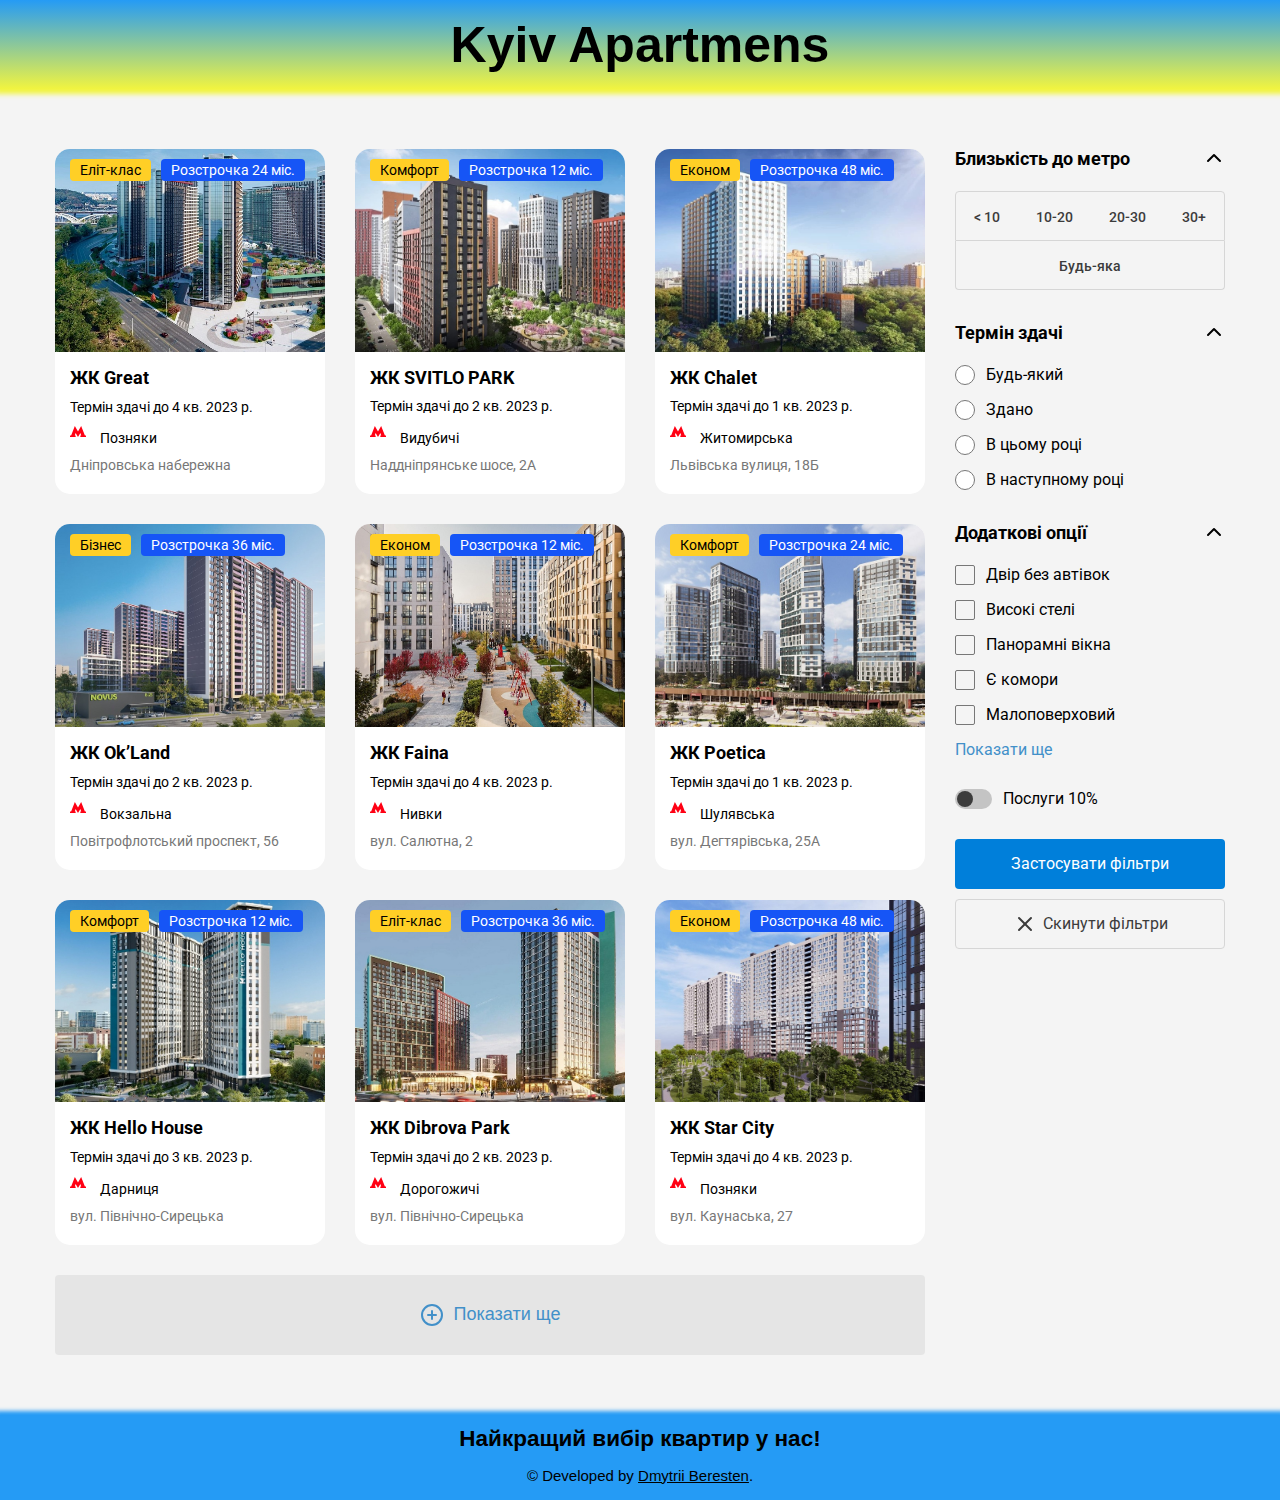
==== commit 0da6fe8d: "Додав корекцію шляхів до great" ====
--- a/index.html
+++ b/index.html
@@ -4,9 +4,9 @@
     <meta charset="UTF-8">
     <meta name="viewport" content="width=device-width, initial-scale=1.0">
     <title>Kyiv Apartmens</title>
-    <link rel="stylesheet" href="./css/main.css">
+    <link rel="stylesheet" href="css/main.css">
     <link href="https://fonts.googleapis.com/css2?family=Roboto:wght@400;500;700&display=swap" rel="stylesheet">
-    <link rel="icon" type="image/png" href="img/icons/favicon.png">
+    <link rel="icon" type="image/png" href="./img/icons/favicon.png">
 </head>
 <body>
 
@@ -423,7 +423,7 @@
     <div class="footer-block">
         <h2>Найкращий вибір квартир у нас!</h2>
         <ul class="copyright">
-            <li> &copy; Developed by <a href="https://github.com/dmitryberesten">Dmytrii Beresten</a>.</li>
+            <li class="copyright__item"> &copy; Developed by <a href="https://github.com/dmitryberesten">Dmytrii Beresten</a>.</li>
         </ul>
     </div>
 
--- a/css/main.css
+++ b/css/main.css
@@ -54,7 +54,8 @@
 	background: -o-linear-gradient(top, #259bf5, #f1f440);
 	background: linear-gradient(to bottom, #259bf5, #f1f440); /* W3C, IE 10+/ Edge, Firefox 16+, Chrome 26+, Opera 12+, Safari 7+ */
 	text-align: center;
-	padding: 5px;
+	padding: 1px;
+	line-height: 20px;
 	font-size: 25px;
 	font-family:'Trebuchet MS', 'Lucida Sans Unicode', 'Lucida Grande', 'Lucida Sans', Arial, sans-serif;
 	-webkit-box-shadow: 0px 0px 5px 5px #f1f440;
@@ -74,6 +75,15 @@
 	font-family:'Trebuchet MS', 'Lucida Sans Unicode', 'Lucida Grande', 'Lucida Sans', Arial, sans-serif;
 	-webkit-box-shadow: 0px 0px 4px 4px #259bf5;
 	        box-shadow: 0px 0px 4px 4px #259bf5;
+}
+
+.footer-block > h2 {
+	margin: 10px 0 0 0;
+}
+
+.copyright__item {
+	margin: 0;
+	padding: 0;
 }
 /* FOOTER finish */
 
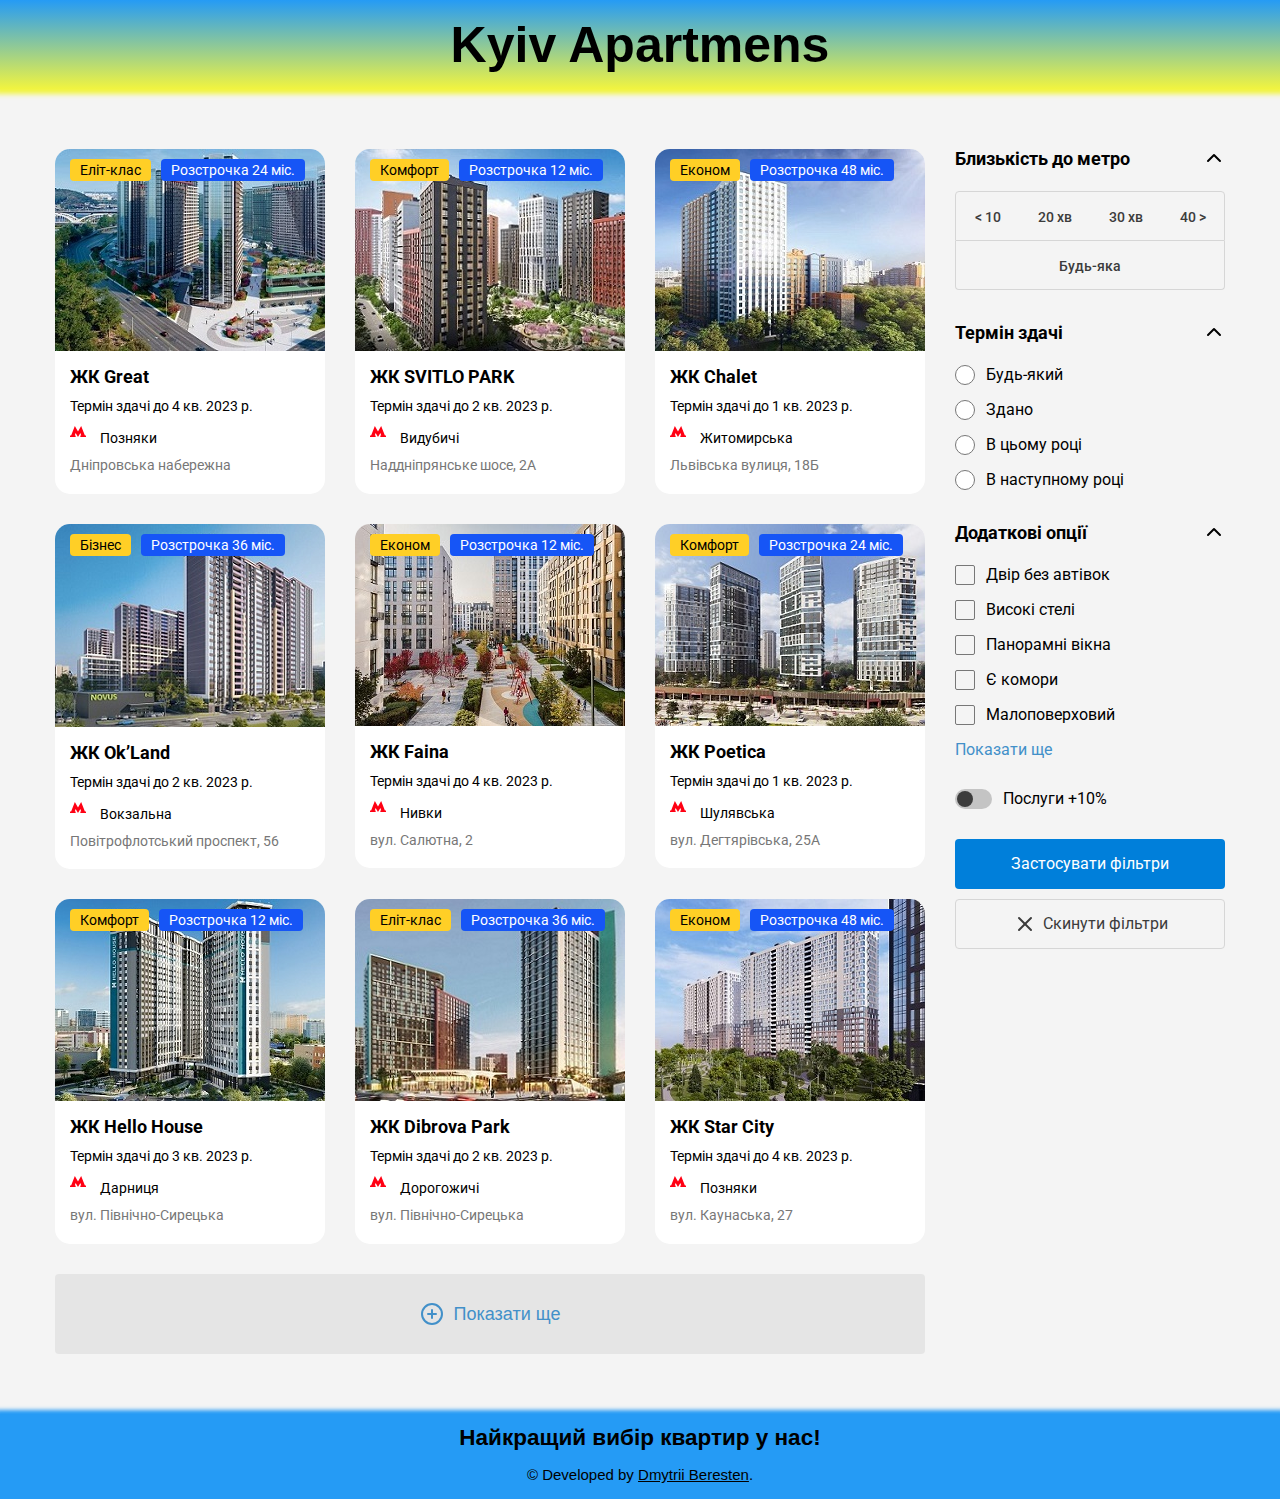
==== commit c913d0a0: "Оновив шлях до файлу" ====
--- a/index.html
+++ b/index.html
@@ -6,7 +6,7 @@
     <title>Kyiv Apartmens</title>
     <link rel="stylesheet" href="css/main.css">
     <link href="https://fonts.googleapis.com/css2?family=Roboto:wght@400;500;700&display=swap" rel="stylesheet">
-    <link rel="icon" type="image/png" href="./img/icons/favicon.png">
+    <link rel="icon" type="image/png" href="../../img/icons/favicon.png">
 </head>
 <body>
 
@@ -61,7 +61,7 @@
                 </a>
                 <!-- // Card -->
                 <!-- Card -->
-                <a class="card-link"  href="/cards/chalet/chalet.html">
+                <a class="card-link"  href="cards/chalet/chalet.html">
                     <div class="card">
                         <div class="card__badges">
                             <div class="card__badge card__badge--class">Економ</div>
@@ -80,7 +80,7 @@
                 </a>
                 <!-- // Card -->
                 <!-- Card -->
-                <a class="card-link"  href="/cards/okland/okland.html">
+                <a class="card-link"  href="cards/okland/okland.html">
                     <div class="card">
                         <div class="card__badges">
                             <div class="card__badge card__badge--class">Бізнес</div>
@@ -99,7 +99,7 @@
                 </a>
                 <!-- // Card -->
                 <!-- Card -->
-                <a class="card-link"  href="/cards/faina/faina.html">
+                <a class="card-link"  href="cards/faina/faina.html">
                     <div class="card">
                         <div class="card__badges">
                             <div class="card__badge card__badge--class">Економ</div>
@@ -118,7 +118,7 @@
                 </a>
                 <!-- // Card -->
                 <!-- Card -->
-                <a class="card-link"  href="/cards/poetica/poetica.html">
+                <a class="card-link"  href="cards/poetica/poetica.html">
                     <div class="card">
                         <div class="card__badges">
                             <div class="card__badge card__badge--class">Комфорт</div>
@@ -137,7 +137,7 @@
                 </a>
                 <!-- // Card -->
                 <!-- Card -->
-                <a class="card-link"  href="/cards/hello/hello.html">
+                <a class="card-link"  href="cards/hello/hello.html">
                     <div class="card">
                         <div class="card__badges">
                             <div class="card__badge card__badge--class">Комфорт</div>
@@ -156,7 +156,7 @@
                 </a>
                 <!-- // Card -->
                 <!-- Card -->
-                <a class="card-link"  href="/cards/dibrova/dibrova.html">
+                <a class="card-link"  href="cards/dibrova/dibrova.html">
                     <div class="card">
                         <div class="card__badges">
                             <div class="card__badge card__badge--class">Еліт-клас</div>
@@ -175,7 +175,7 @@
                 </a>
                 <!-- // Card -->
                 <!-- Card -->
-                <a class="card-link"  href="/cards/star/star.html">
+                <a class="card-link"  href="cards/star/star.html">
                     <div class="card">
                         <div class="card__badges">
                             <div class="card__badge card__badge--class">Економ</div>
@@ -197,7 +197,7 @@
                 <!-- Hidden cards -->
 
                     <!-- Card -->
-                    <a class="card-link card-link--hidden"  href="/cards/manhattan/manhattan.html">
+                    <a class="card-link card-link--hidden"  href="cards/manhattan/manhattan.html">
                         <div class="card">
                             <div class="card__badges">
                                 <div class="card__badge card__badge--class">Бізнес</div>
@@ -216,7 +216,7 @@
                     </a>
                     <!-- // Card -->
                     <!-- Card -->
-                    <a class="card-link card-link--hidden"  href="/cards/kvartal/kvartal.html">
+                    <a class="card-link card-link--hidden"  href="cards/kvartal/kvartal.html">
                         <div class="card">
                             <div class="card__badges">
                                 <div class="card__badge card__badge--class">Еліт-клас</div>
@@ -235,7 +235,7 @@
                     </a>
                     <!-- // Card -->
                     <!-- Card -->
-                    <a class="card-link card-link--hidden"  href="/cards/lake/lake.html">
+                    <a class="card-link card-link--hidden"  href="cards/lake/lake.html">
                         <div class="card">
                             <div class="card__badges">
                                 <div class="card__badge card__badge--class">Комфорт</div>
@@ -279,13 +279,13 @@
                                     <label class="location__btn" for="location-01">&lt; 10</label>
 
                                     <input type="checkbox" data-location-param id="location-02" class="location__checkbox">
-                                    <label class="location__btn" for="location-02">10-20</label>
+                                    <label class="location__btn" for="location-02">20 хв</label>
 
                                     <input type="checkbox" data-location-param id="location-03" class="location__checkbox">
-                                    <label class="location__btn" for="location-03">20-30</label>
+                                    <label class="location__btn" for="location-03">30 хв</label>
 
                                     <input type="checkbox" data-location-param id="location-04" class="location__checkbox">
-                                    <label class="location__btn" for="location-04">30+</label>
+                                    <label class="location__btn" for="location-04">40 &gt;</label>
                                 </div>
                                 <div class="location__row">
                                     <input type="checkbox" id="location-05" class="location__checkbox">
@@ -395,7 +395,7 @@
                             <label class="toggle">
                                 <input type="checkbox" class="toggle__real" name="comission">
                                 <span class="toggle__fake"></span>
-                                <span class="toggle__title">Послуги 10%</span>
+                                <span class="toggle__title">Послуги +10%</span>
                             </label>
 
                         </div>
--- a/css/main.css
+++ b/css/main.css
@@ -1,10 +1,3 @@
-/*
-* Prefixed by https://autoprefixer.github.io
-* PostCSS: v8.4.14,
-* Autoprefixer: v10.4.7
-* Browsers: last 4 version
-*/
-
 * {
 	-webkit-box-sizing: border-box;
 	        box-sizing: border-box;
